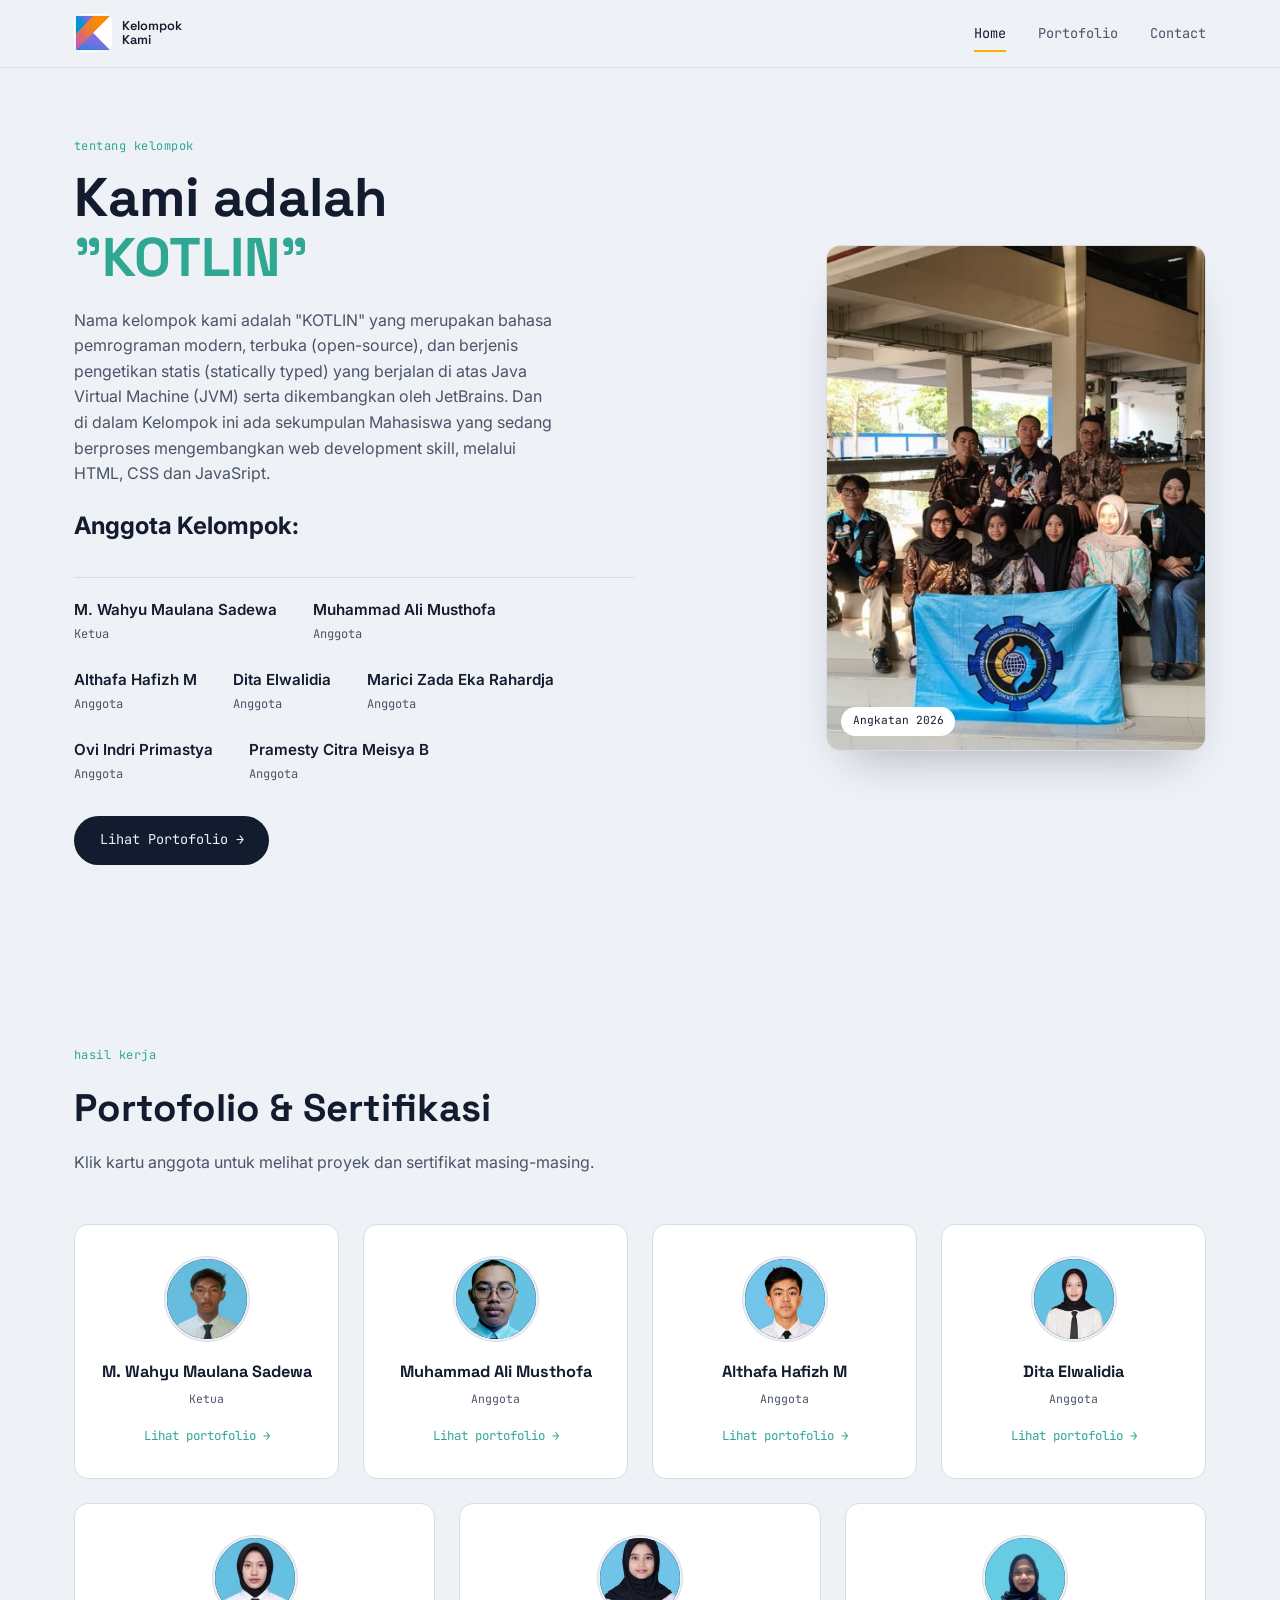
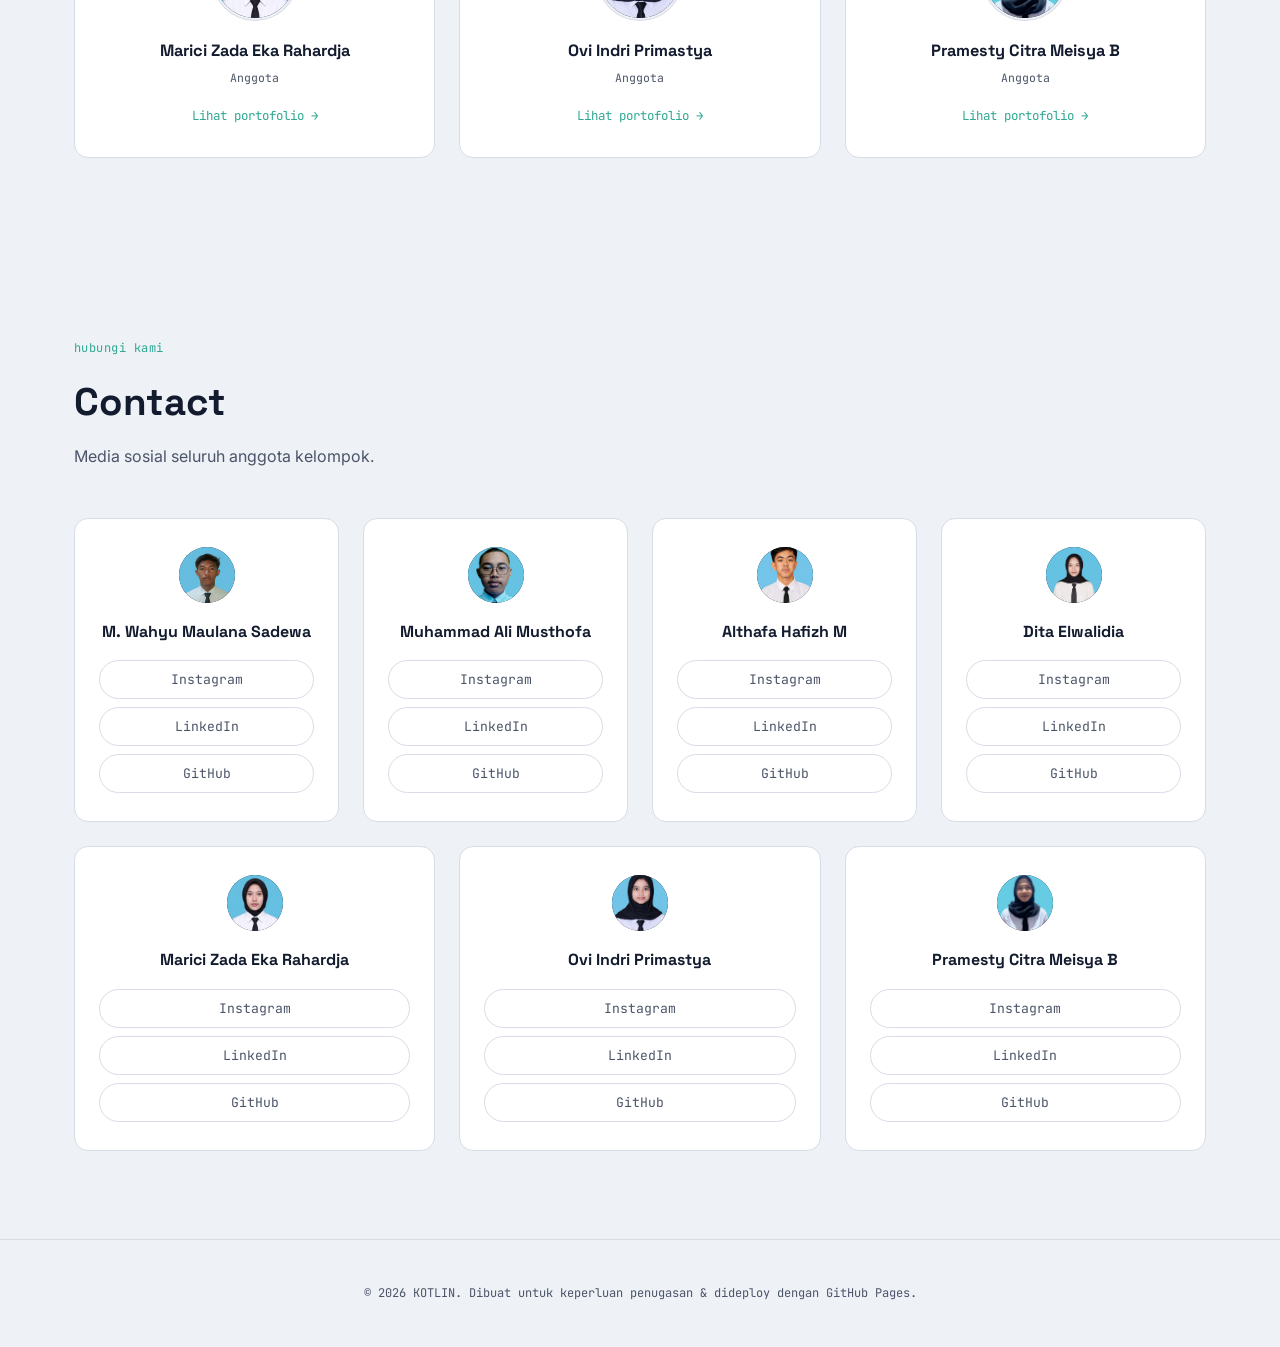
==== index.html @ 0fe48eb3 "menambahkan foto kelompok, menambahkan sertifikasi dewa dan memodifikasi index.html" ====
<!DOCTYPE html>
<html lang="id">
<head>
<meta charset="UTF-8">
<meta name="viewport" content="width=device-width, initial-scale=1.0">
<title>KOTLIN — Portofolio</title>

<link rel="preconnect" href="https://fonts.googleapis.com">
<link rel="preconnect" href="https://fonts.gstatic.com" crossorigin>
<link href="https://fonts.googleapis.com/css2?family=Space+Grotesk:wght@500;600;700&family=Inter:wght@400;500;600&family=JetBrains+Mono:wght@400;500&display=swap" rel="stylesheet">

<link rel="stylesheet" href="style.css">
</head>
<body>

<header class="navbar">
  <div class="navbar__inner">
    <a href="#home" class="logo">
      <span class="logo__mark">
        <img src="asset/logo.jpg" alt="Logo">
      </span>
      <span class="logo__text">Kelompok<br>Kami</span>
    </a>

    <button class="navbar__toggle" id="navToggle" aria-label="Buka menu" aria-expanded="false">
      <span></span><span></span><span></span>
    </button>

    <nav class="navbar__menu" id="navMenu">
      <a href="#home" class="nav-link active">Home</a>
      <a href="#portofolio" class="nav-link">Portofolio</a>
      <a href="#contact" class="nav-link">Contact</a>
    </nav>
  </div>
</header>

<main>

  <section id="home" class="section hero">
    <div class="hero__inner">


      <div class="hero__content">
        <span class="eyebrow">Tentang Kelompok</span>
        <h1 class="hero__title">Kami adalah<br><span class="accent">"KOTLIN"</span></h1>
        <p class="hero__desc">
          Nama kelompok kami adalah "KOTLIN" yang merupakan bahasa pemrograman modern, terbuka (open-source), dan berjenis pengetikan statis (statically typed) yang berjalan di atas Java Virtual Machine (JVM) serta dikembangkan oleh JetBrains.
          Dan di dalam Kelompok ini ada sekumpulan Mahasiswa yang sedang berproses mengembangkan web development skill, melalui HTML, CSS dan JavaSript.
        </p>

        <h2 class="hero__members-title">Anggota Kelompok:</h2>

        <ul class="hero__members">
          
          <li>
            <span class="hero__members-name">M. Wahyu Maulana Sadewa</span>
            <span class="hero__members-role">Ketua</span>
          </li>
          <li>
            <span class="hero__members-name">Muhammad Ali Musthofa</span>
            <span class="hero__members-role">Anggota</span>
          </li>
          <li>
            <span class="hero__members-name">Althafa Hafizh M</span>
            <span class="hero__members-role">Anggota</span>
          </li>
          <li>
            <span class="hero__members-name">Dita Elwalidia</span>
            <span class="hero__members-role">Anggota</span>
          </li>
          <li>
            <span class="hero__members-name">Marici Zada Eka Rahardja</span>
            <span class="hero__members-role">Anggota</span>
          </li>
          <li>
            <span class="hero__members-name">Ovi Indri Primastya</span>
            <span class="hero__members-role">Anggota</span>
          </li>
          <li>
            <span class="hero__members-name">Pramesty Citra Meisya B</span>
            <span class="hero__members-role">Anggota</span>
          </li>
        </ul>

        <a href="#portofolio" class="btn">Lihat Portofolio →</a>
      </div>

      <div class="hero__media">
        <div class="hero__photo-frame">
          <img src="asset/foto.kelompok.jpg" alt="Foto kelompok" class="hero__photo">
          <span class="hero__photo-tag">Angkatan 2026</span>
        </div>
      </div>

    </div>
  </section>

  <section id="portofolio" class="section portfolio">
    <div class="section__header">
      <span class="eyebrow">Hasil Kerja</span>
      <h2 class="section__title">Portofolio &amp; Sertifikasi</h2>
      <p class="section__desc">Klik kartu anggota untuk melihat proyek dan sertifikat masing-masing.</p>
    </div>

    <div class="portfolio__grid">

      <a href="sertifikasi/dewa.html" class="member-card">
        <div class="member-card__avatar">
          <img src="asset/foto.dewa.jpg" alt="Foto M. Wahyu Maulana Sadewa">
        </div>
        <h3 class="member-card__name">M. Wahyu Maulana Sadewa</h3>
        <span class="member-card__role">Ketua</span>
        <span class="member-card__cta">Lihat portofolio →</span>
      </a>

      <a href="sertifikasi/ali.html" class="member-card">
        <div class="member-card__avatar">
          <img src="asset/foto.ali.jpg" alt="Foto Muhammad Ali Musthofa">
        </div>
        <h3 class="member-card__name">Muhammad Ali Musthofa</h3>
        <span class="member-card__role">Anggota</span>
        <span class="member-card__cta">Lihat portofolio →</span>
      </a>

      <a href="sertifikasi/althafa.html" class="member-card">
        <div class="member-card__avatar member-card__avatar--initial">
          <img src="asset/foto.althafa.jpg" alt="Foto Althafa Hafizh M">
        </div>
        <h3 class="member-card__name">Althafa Hafizh M</h3>
        <span class="member-card__role">Anggota</span>
        <span class="member-card__cta">Lihat portofolio →</span>
      </a>

      <a href="sertifikasi/dita.html" class="member-card">
        <div class="member-card__avatar">
          <img src="asset/foto.dita.jpg" alt="Foto Dita Elwalidia">
        </div>
        <h3 class="member-card__name">Dita Elwalidia</h3>
        <span class="member-card__role">Anggota</span>
        <span class="member-card__cta">Lihat portofolio →</span>
      </a>

      <a href="sertifikasi/marici.html" class="member-card">
        <div class="member-card__avatar member-card__avatar--initial">
          <img src="asset/foto.marici.jpg" alt="Foto Marici Zada Eka Rahardja">
        </div>
        <h3 class="member-card__name">Marici Zada Eka Rahardja</h3>
        <span class="member-card__role">Anggota</span>
        <span class="member-card__cta">Lihat portofolio →</span>
      </a>

      <a href="sertifikasi/ovi.html" class="member-card">
        <div class="member-card__avatar">
          <img src="asset/foto.ovi.jpg" alt="Foto Ovi Indri Primastya">
        </div>
        <h3 class="member-card__name">Ovi Indri Primastya</h3>
        <span class="member-card__role">Anggota</span>
        <span class="member-card__cta">Lihat portofolio →</span>
      </a>

      <a href="sertifikasi/pramesty.html" class="member-card">
        <div class="member-card__avatar member-card__avatar--initial">
          <img src="asset/foto.pramesty.jpg" alt="Foto Pramesty Citra Meisya B">
        </div>
        <h3 class="member-card__name">Pramesty Citra Meisya B</h3>
        <span class="member-card__role">Anggota</span>
        <span class="member-card__cta">Lihat portofolio →</span>
      </a>

    </div>
  </section>

  <section id="contact" class="section contact">
    <div class="section__header">
      <span class="eyebrow">Hubungi Kami</span>
      <h2 class="section__title">Contact</h2>
      <p class="section__desc">Media sosial seluruh anggota kelompok.</p>
    </div>

    
    <div class="contact__grid">
      <div class="contact-card">
        <div class="contact-card__avatar">
        <img src="asset/foto.dewa.jpg" class="profile-img"></img>
        </div>
        <h3 class="contact-card__name">M. Wahyu Maulana Sadewa</h3>
        <div class="contact-card__links">
          <a href="https://www.instagram.com/sdeewaa_/" target="_blank" rel="noopener">Instagram</a>
          <a href="https://linkedin.com/in/username1https://www.linkedin.com/in/m-wahyu-maulana-sadewa-983bab42a?utm_source=share_via&utm_content=profile&utm_medium=member_android" target="_blank" rel="noopener">LinkedIn</a>
          <a href="https://github.com/Sadewa12-cmk" target="_blank" rel="noopener">GitHub</a>
        </div>
      </div>

      <div class="contact-card">
        <div class="contact-card__avatar">
          <img src="asset/foto.ali.jpg" class="profile-img"></img>
        </div>
        <h3 class="contact-card__name">Muhammad Ali Musthofa</h3>
        <div class="contact-card__links">
          <a href="https://www.instagram.com/_mstvyn.27/" target="_blank" rel="noopener">Instagram</a>
          <a href=" https://www.linkedin.com/in/lrf-monza-undefined-439821411?trk=contact-info" target="_blank" rel="noopener">LinkedIn</a>
          <a href="https://github.com/Ali-Musthofa05" target="_blank" rel="noopener">GitHub</a>
        </div>
      </div>

      <div class="contact-card">
        <div class="contact-card__avatar">
          <img src="asset/foto.althafa.jpg" class="profile-img"></img>
        </div>
        <h3 class="contact-card__name">Althafa Hafizh M</h3>
        <div class="contact-card__links">
          <a href="https://www.instagram.com/aalltza_/" target="_blank" rel="noopener">Instagram</a>
          <a href=" https://www.linkedin.com/in/altaa-hafizhhh-ba757a42b?utm_source=share_via&utm_content=profile&utm_medium=member_android" target="_blank" rel="noopener">LinkedIn</a>
          <a href="https://github.com/althafahafizh-alt" target="_blank" rel="noopener">GitHub</a>
        </div>
      </div>

      <div class="contact-card">
        <div class="contact-card__avatar">
          <img src="asset/foto.dita.jpg" class="profile-img"></img>
        </div>
        <h3 class="contact-card__name">Dita Elwalidia</h3>
        <div class="contact-card__links">
          <a href="https://www.instagram.com/dthaelw/" target="_blank" rel="noopener">Instagram</a>
          <a href="https://www.linkedin.com/in/dita-elwalidia-bb14b542b/?skipRedirect=true" target="_blank" rel="noopener">LinkedIn</a>
          <a href="https://github.com/ditaelwalidia-beep" target="_blank" rel="noopener">GitHub</a>
        </div>
      </div>

      <div class="contact-card">
        <div class="contact-card__avatar">
          <img src="asset/foto.marici.jpg" class="profile-img"></img>
        </div>
        <h3 class="contact-card__name">Marici Zada Eka Rahardja</h3>
        <div class="contact-card__links">
          <a href="https://www.instagram.com/marici.zada/" target="_blank" rel="noopener">Instagram</a>
          <a href="https://www.linkedin.com/in/marici-zada-0aa2653bb?utm_source=share_via&utm_content=profile&utm_medium=member_android" target="_blank" rel="noopener">LinkedIn</a>
          <a href="https://github.com/marici-zada" target="_blank" rel="noopener">GitHub</a>
        </div>
      </div>

      <div class="contact-card">
        <div class="contact-card__avatar">
          <img src="asset/foto.ovi.jpg" class="profile-img"></img>
        </div>
        <h3 class="contact-card__name">Ovi Indri Primastya</h3>
        <div class="contact-card__links">
          <a href="https://www.instagram.com/_oviindrii/" target="_blank" rel="noopener">Instagram</a>
          <a href=" https://www.linkedin.com/in/ovi-indri-primastya-86541b42b?utm_source=share_via&utm_content=profile&utm_medium=member_ios" target="_blank" rel="noopener">LinkedIn</a>
          <a href="https://github.com/Oviindrii" target="_blank" rel="noopener">GitHub</a>
        </div>
      </div>

      <div class="contact-card">
        <div class="contact-card__avatar">
          <img src="asset/foto.pramesty.jpg" class="profile-img"></img>
        </div>
        <h3 class="contact-card__name">Pramesty Citra Meisya B</h3>
        <div class="contact-card__links">
          <a href="https://www.instagram.com/prstcm/" target="_blank" rel="noopener">Instagram</a>
          <a href="https://www.linkedin.com/in/citra-prmbil-abbaaa3a1?utm_source=share_via&utm_content=profile&utm_medium=member_android" target="_blank" rel="noopener">LinkedIn</a>
          <a href="https://github.com/PramestyCitra" target="_blank" rel="noopener">GitHub</a>
        </div>
      </div>

    </div>
  </section>

</main>

<footer class="footer">
  <p>© 2026 KOTLIN. Dibuat untuk keperluan penugasan &amp; dideploy dengan GitHub Pages.</p>
</footer>

<script src="script.js"></script>
</body>
</html>
---- style.css ----
:root {
  --ink: #131B2E;
  --ink-soft: #4B5468;     
  --paper: #EEF1F6;        
  --paper-alt: #FFFFFF;
  --line: #D7DCE6;         
  --amber: #FFB100;        
  --teal: #2FA792;        
  --font-display: "Space Grotesk", sans-serif;
  --font-body: "Inter", sans-serif;
  --font-mono: "JetBrains Mono", monospace;
  --max-width: 1180px;
  --radius: 14px;
}

* { box-sizing: border-box; }

html { scroll-behavior: smooth; }

body {
  margin: 0;
  background: var(--paper);
  color: var(--ink);
  font-family: var(--font-body);
  line-height: 1.6;
  -webkit-font-smoothing: antialiased;
}

img { max-width: 100%; display: block; }

a { color: inherit; text-decoration: none; }

.eyebrow {
  display: inline-block;
  font-family: var(--font-mono);
  font-size: 0.75rem;
  letter-spacing: 0.04em;
  color: var(--teal);
  text-transform: lowercase;
  margin-bottom: 0.75rem;
}

.navbar {
  position: sticky;
  top: 0;
  z-index: 100;
  background: rgba(238, 241, 246, 0.85);
  backdrop-filter: blur(8px);
  border-bottom: 1px solid var(--line);
}

.navbar__inner {
  max-width: var(--max-width);
  margin: 0 auto;
  padding: 0.9rem 1.5rem;
  display: flex;
  align-items: center;
  justify-content: space-between;
}

.logo {
  display: flex;
  align-items: center;
  gap: 0.6rem;
}

.logo__mark {
  display: grid;
  place-items: center;
  width: 38px;
  height: 38px;
  border-radius: 8px;
  background: var(--ink);
  color: var(--paper);
  font-family: var(--font-mono);
  font-size: 0.8rem;
  font-weight: 500;
  overflow: hidden;
}

.logo__mark img {
  width: 100%;
  height: 100%;
  object-fit: cover;
}

.logo__text {
  font-family: var(--font-display);
  font-weight: 600;
  font-size: 0.8rem;
  line-height: 1.15;
  color: var(--ink);
}

.navbar__menu {
  display: flex;
  align-items: center;
  gap: 2rem;
}

.nav-link {
  font-family: var(--font-mono);
  font-size: 0.85rem;
  color: var(--ink-soft);
  position: relative;
  padding: 0.25rem 0;
  transition: color 0.2s ease;
}

.nav-link:hover,
.nav-link.active {
  color: var(--ink);
}

.nav-link.active::after {
  content: "";
  position: absolute;
  left: 0;
  bottom: -4px;
  width: 100%;
  height: 2px;
  background: var(--amber);
}

.navbar__toggle {
  display: none;
  flex-direction: column;
  justify-content: center;
  gap: 5px;
  width: 34px;
  height: 34px;
  background: none;
  border: none;
  cursor: pointer;
}

.navbar__toggle span {
  width: 100%;
  height: 2px;
  background: var(--ink);
  border-radius: 2px;
  transition: transform 0.25s ease, opacity 0.25s ease;
}

.section {
  max-width: var(--max-width);
  margin: 0 auto;
  padding: 5.5rem 1.5rem;
}

.section__header {
  max-width: 560px;
  margin-bottom: 3rem;
}

.section__title {
  font-family: var(--font-display);
  font-size: clamp(1.8rem, 3vw, 2.4rem);
  margin: 0 0 0.75rem;
}

.section__desc {
  color: var(--ink-soft);
  margin: 0;
}

.btn {
  display: inline-block;
  margin-top: 2rem;
  padding: 0.85rem 1.6rem;
  background: var(--ink);
  color: var(--paper);
  font-family: var(--font-mono);
  font-size: 0.85rem;
  border-radius: 999px;
  transition: transform 0.2s ease, background 0.2s ease;
}

.btn:hover {
  background: var(--teal);
  transform: translateY(-2px);
}

.btn--ghost {
  background: transparent;
  color: var(--ink);
  border: 1px solid var(--line);
}

.btn--ghost:hover {
  background: var(--ink);
  color: var(--paper);
}

.hero {
  padding-top: 4rem;
}

.hero__inner {
  display: flex;
  justify-content: space-between;
  align-items: center;
  gap: 3rem;
}

.hero__content {
  flex: 1 1 480px;
  max-width: 560px;
}

.hero__title {
  font-family: var(--font-display);
  font-size: clamp(2.2rem, 5vw, 3.4rem);
  line-height: 1.1;
  margin: 0 0 1.25rem;
}

.hero__title .accent {
  color: var(--teal);
}

.hero__desc {
  color: var(--ink-soft);
  max-width: 480px;
}

.hero__members {
  list-style: none;
  margin: 2rem 0 0;
  padding: 1.25rem 0 0;
  border-top: 1px solid var(--line);
  display: flex;
  flex-wrap: wrap;
  gap: 1.5rem 2.25rem;
}

.hero__members li {
  display: flex;
  flex-direction: column;
  gap: 0.15rem;
}

.hero__members-name {
  font-weight: 600;
  font-size: 0.95rem;
}

.hero__members-role {
  font-family: var(--font-mono);
  font-size: 0.75rem;
  color: var(--ink-soft);
}

.hero__media {
  flex: 0 1 380px;
  display: flex;
  justify-content: flex-end;
}

.hero__photo-frame {
  position: relative;
  border-radius: var(--radius);
  overflow: hidden;
  border: 1px solid var(--line);
  box-shadow: 0 24px 48px -24px rgba(19, 27, 46, 0.35);
}

.hero__photo {
  width: 100%;
  height: 100%;
  object-fit: cover;
}

.hero__photo-tag {
  position: absolute;
  left: 0.9rem;
  bottom: 0.9rem;
  background: var(--paper-alt);
  color: var(--ink);
  font-family: var(--font-mono);
  font-size: 0.7rem;
  padding: 0.35rem 0.7rem;
  border-radius: 999px;
}

.portfolio__grid {
  display: flex;
  flex-direction: row;
  flex-wrap: wrap;
  gap: 1.5rem;
}

.member-card {
  flex: 1 1 220px;
  background: var(--paper-alt);
  border: 1px solid var(--line);
  border-radius: var(--radius);
  padding: 2rem 1.5rem;
  display: flex;
  flex-direction: column;
  align-items: center;
  text-align: center;
  gap: 0.35rem;
  cursor: pointer;
  transition: transform 0.2s ease, box-shadow 0.2s ease, border-color 0.2s ease;
}

.member-card:hover {
  transform: translateY(-4px);
  box-shadow: 0 20px 40px -24px rgba(19, 27, 46, 0.3);
  border-color: var(--teal);
}

.member-card__avatar {
  width: 84px;
  height: 84px;
  border-radius: 50%;
  overflow: hidden;
  background: var(--ink);
  margin-bottom: 0.75rem;
  border: 2px solid var(--paper);
  box-shadow: 0 0 0 1px var(--line);
}

.member-card__avatar img {
  width: 100%;
  height: 100%;
  object-fit: cover;
}

.member-card__avatar--initial {
  display: grid;
  place-items: center;
  color: var(--paper);
  font-family: var(--font-mono);
  font-size: 1.1rem;
}

.member-card__name {
  font-family: var(--font-display);
  font-size: 1.02rem;
  margin: 0;
}

.member-card__role {
  font-family: var(--font-mono);
  font-size: 0.72rem;
  color: var(--ink-soft);
}

.member-card__cta {
  margin-top: 0.75rem;
  font-family: var(--font-mono);
  font-size: 0.78rem;
  color: var(--teal);
}

.card {
  position: relative;
  flex: 1 1 260px;
  background: var(--paper-alt);
  border: 1px solid var(--line);
  border-radius: var(--radius);
  overflow: hidden;
  display: flex;
  flex-direction: column;
  transition: transform 0.2s ease, box-shadow 0.2s ease;
}

.card:hover {
  transform: translateY(-4px);
  box-shadow: 0 20px 40px -24px rgba(19, 27, 46, 0.3);
}

.card__stamp {
  position: absolute;
  top: 0.9rem;
  right: 0.9rem;
  z-index: 2;
  background: var(--amber);
  color: var(--ink);
  font-family: var(--font-mono);
  font-size: 0.68rem;
  padding: 0.3rem 0.6rem;
  border-radius: 999px;
  transform: rotate(4deg);
}

.card__stamp--cert {
  background: var(--teal);
  color: var(--paper-alt);
}

.card__thumb {
  aspect-ratio: 16 / 10;
  overflow: hidden;
  border-bottom: 1px solid var(--line);
}

.card__thumb img {
  width: 100%;
  height: 100%;
  object-fit: cover;
}

.card__thumb a {
  display: block;
  width: 100%;
  height: 100%;
}

.card__body {
  padding: 1.25rem;
  display: flex;
  flex-direction: column;
  gap: 0.4rem;
}

.card__meta {
  font-family: var(--font-mono);
  font-size: 0.7rem;
  color: var(--ink-soft);
}

.card__title {
  font-family: var(--font-display);
  font-size: 1.05rem;
  margin: 0;
}

.card__text {
  color: var(--ink-soft);
  font-size: 0.9rem;
  margin: 0;
}

.card__link {
  margin-top: 0.5rem;
  font-family: var(--font-mono);
  font-size: 0.78rem;
  color: var(--teal);
}

.member-hero {
  display: flex;
  align-items: center;
  gap: 1.5rem;
  margin-bottom: 3rem;
  flex-wrap: wrap;
}

.member-hero__avatar {
  width: 96px;
  height: 96px;
  border-radius: 50%;
  overflow: hidden;
  border: 1px solid var(--line);
  flex-shrink: 0;
}

.member-hero__avatar img {
  width: 100%;
  height: 100%;
  object-fit: cover;
}

.member-hero__name {
  font-family: var(--font-display);
  font-size: clamp(1.6rem, 3vw, 2.1rem);
  margin: 0 0 0.35rem;
}

.member-hero__role {
  font-family: var(--font-mono);
  font-size: 0.8rem;
  color: var(--teal);
}

.back-link {
  display: inline-flex;
  align-items: center;
  gap: 0.4rem;
  font-family: var(--font-mono);
  font-size: 0.82rem;
  color: var(--ink-soft);
  margin-bottom: 1.5rem;
}

.back-link:hover {
  color: var(--ink);
}

.cert-viewer {
  max-width: 900px;
  margin: 0 auto;
  padding: 3rem 1.5rem 5rem;
}

.cert-viewer__frame {
  border: 1px solid var(--line);
  border-radius: var(--radius);
  overflow: hidden;
  background: var(--paper-alt);
  box-shadow: 0 24px 48px -24px rgba(19, 27, 46, 0.25);
}

.cert-viewer__frame img {
  width: 100%;
  height: auto;
  display: block;
}

.cert-viewer__meta {
  margin-top: 1.5rem;
}

.cert-viewer__title {
  font-family: var(--font-display);
  font-size: 1.4rem;
  margin: 0 0 0.5rem;
}

.cert-viewer__desc {
  color: var(--ink-soft);
  margin: 0;
}

.contact__grid {
  display: flex;
  flex-direction: row;
  flex-wrap: wrap;
  gap: 1.5rem;
}

.contact-card {
  flex: 1 1 220px;
  background: var(--paper-alt);
  border: 1px solid var(--line);
  border-radius: var(--radius);
  padding: 1.75rem 1.5rem;
  text-align: center;
}

.contact-card__avatar {
  width: 56px;
  height: 56px;
  margin: 0 auto 1rem;
  border-radius: 50%;
  background: var(--ink);
  color: var(--paper);
  display: grid;
  place-items: center;
  font-family: var(--font-mono);
  font-size: 0.85rem;
}

.profile-img {
  width: 56px;
  height: 56px;
  object-fit: cover;
  border-radius: 50%;
}


.contact-card__name {
  font-family: var(--font-display);
  font-size: 1rem;
  margin: 0 0 1rem;
}

.contact-card__links {
  display: flex;
  flex-direction: column;
  gap: 0.5rem;
}

.contact-card__links a {
  font-family: var(--font-mono);
  font-size: 0.82rem;
  color: var(--ink-soft);
  border: 1px solid var(--line);
  border-radius: 999px;
  padding: 0.5rem 0.9rem;
  transition: background 0.2s ease, color 0.2s ease, border-color 0.2s ease;
}

.contact-card__links a:hover {
  background: var(--ink);
  border-color: var(--ink);
  color: var(--paper);
}

.footer {
  border-top: 1px solid var(--line);
  padding: 2rem 1.5rem;
  text-align: center;
  font-family: var(--font-mono);
  font-size: 0.75rem;
  color: var(--ink-soft);
}

@media (max-width: 860px) {

  .navbar__toggle {
    display: flex;
  }

  .navbar__menu {
    position: absolute;
    top: 100%;
    left: 0;
    right: 0;
    flex-direction: column;
    align-items: flex-start;
    gap: 0;
    background: var(--paper-alt);
    border-bottom: 1px solid var(--line);
    max-height: 0;
    overflow: hidden;
    transition: max-height 0.3s ease;
  }

  .navbar__menu.is-open {
    max-height: 240px;
  }

  .navbar__menu .nav-link {
    width: 100%;
    padding: 1rem 1.5rem;
    border-bottom: 1px solid var(--line);
  }

  .hero__inner {
    flex-direction: column;
    align-items: stretch;
  }

  .hero__media {
    justify-content: center;
    order: -1;
  }

  .hero__photo-frame {
    max-width: 320px;
    margin: 0 auto;
  }

  .portfolio__grid,
  .contact__grid {
    flex-direction: column;
  }

  .member-hero {
    flex-direction: column;
    text-align: center;
  }
}
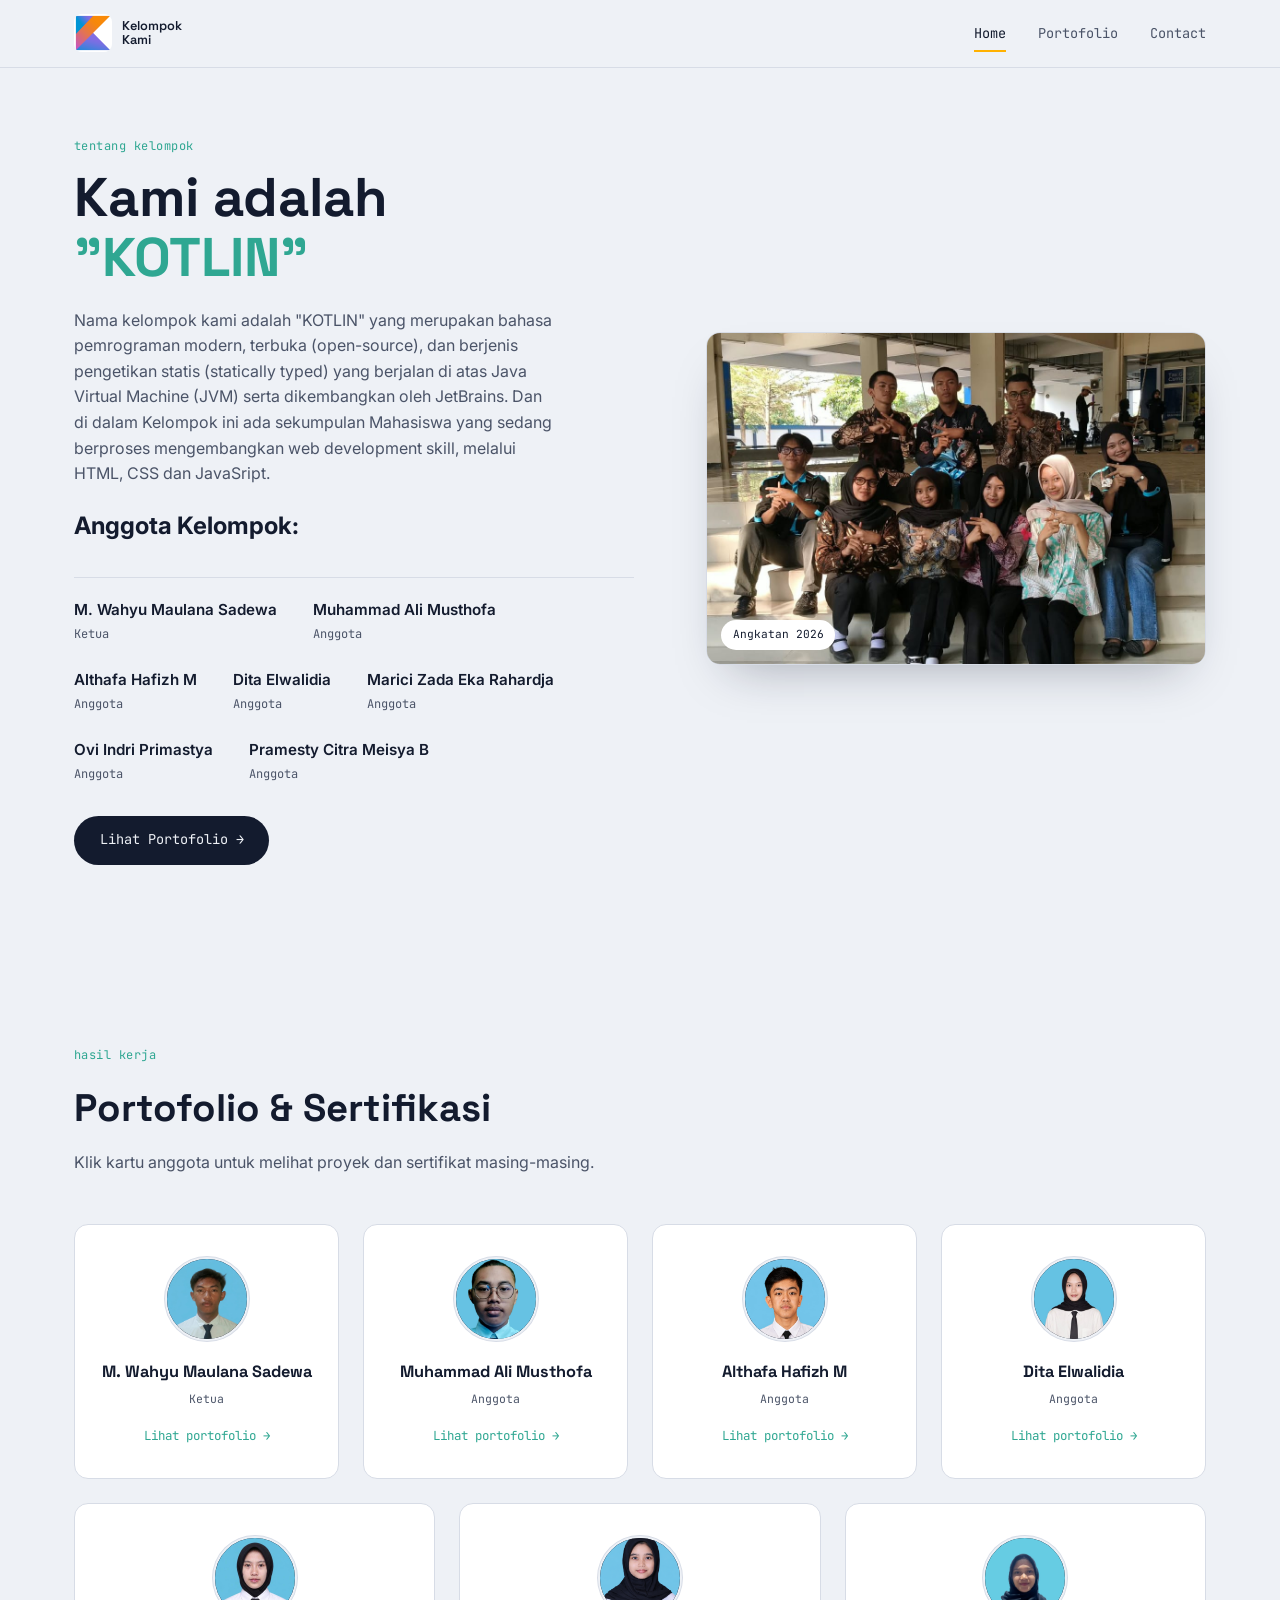
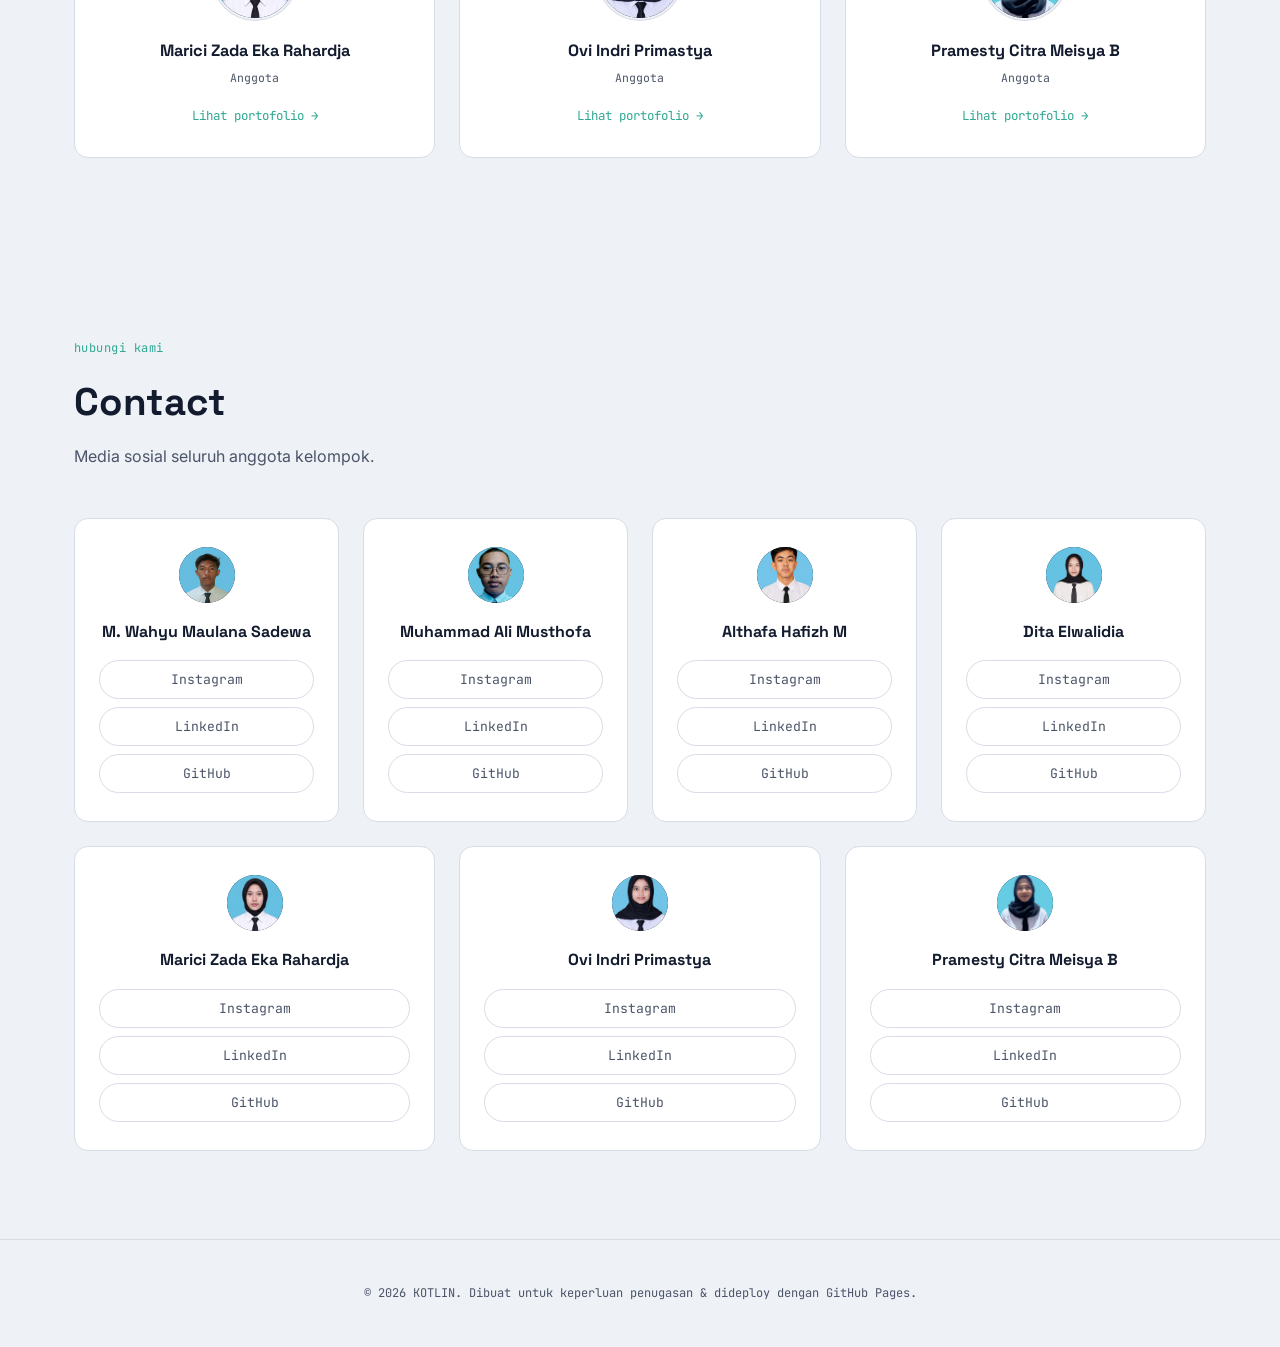
==== commit 6c59bd71: "modified:   asset/foto.kelompok.jpg modified:   index.html modified:   style.css" ====
--- a/index.html
+++ b/index.html
@@ -246,7 +246,7 @@
         <h3 class="contact-card__name">Ovi Indri Primastya</h3>
         <div class="contact-card__links">
           <a href="https://www.instagram.com/_oviindrii/" target="_blank" rel="noopener">Instagram</a>
-          <a href=" https://www.linkedin.com/in/ovi-indri-primastya-86541b42b?utm_source=share_via&utm_content=profile&utm_medium=member_ios" target="_blank" rel="noopener">LinkedIn</a>
+          <a href="https://www.linkedin.com/in/ovi-indri-primastya-86541b42b?utm_source=share_via&utm_content=profile&utm_medium=member_ios" target="_blank" rel="noopener">LinkedIn</a>
           <a href="https://github.com/Oviindrii" target="_blank" rel="noopener">GitHub</a>
         </div>
       </div>
--- a/style.css
+++ b/style.css
@@ -263,6 +263,8 @@
   overflow: hidden;
   border: 1px solid var(--line);
   box-shadow: 0 24px 48px -24px rgba(19, 27, 46, 0.35);
+  width: 500px;
+  aspect-ratio: 3 / 2;
 }
 
 .hero__photo {
@@ -641,8 +643,8 @@
   }
 
   .hero__photo-frame {
-    max-width: 320px;
-    margin: 0 auto;
+    width: 500px;
+    aspect-ratio: 3 / 2;
   }
 
   .portfolio__grid,
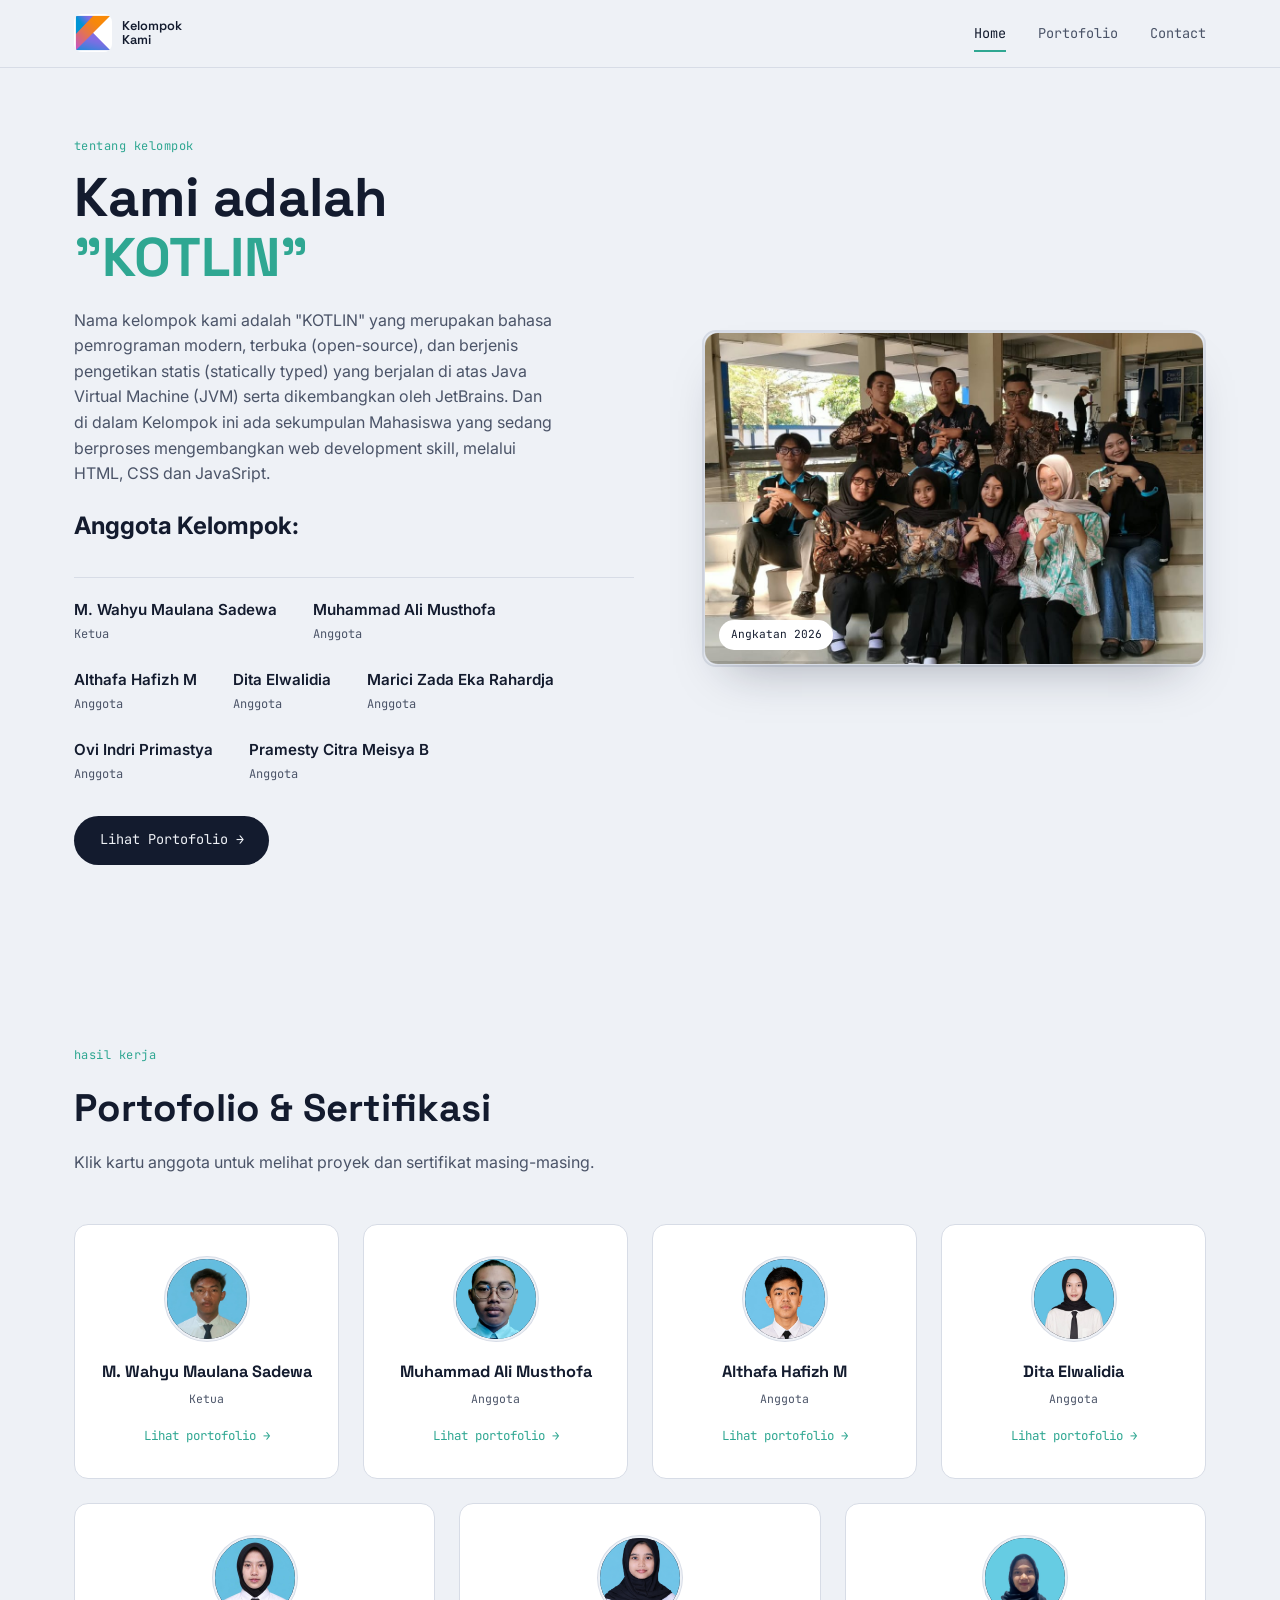
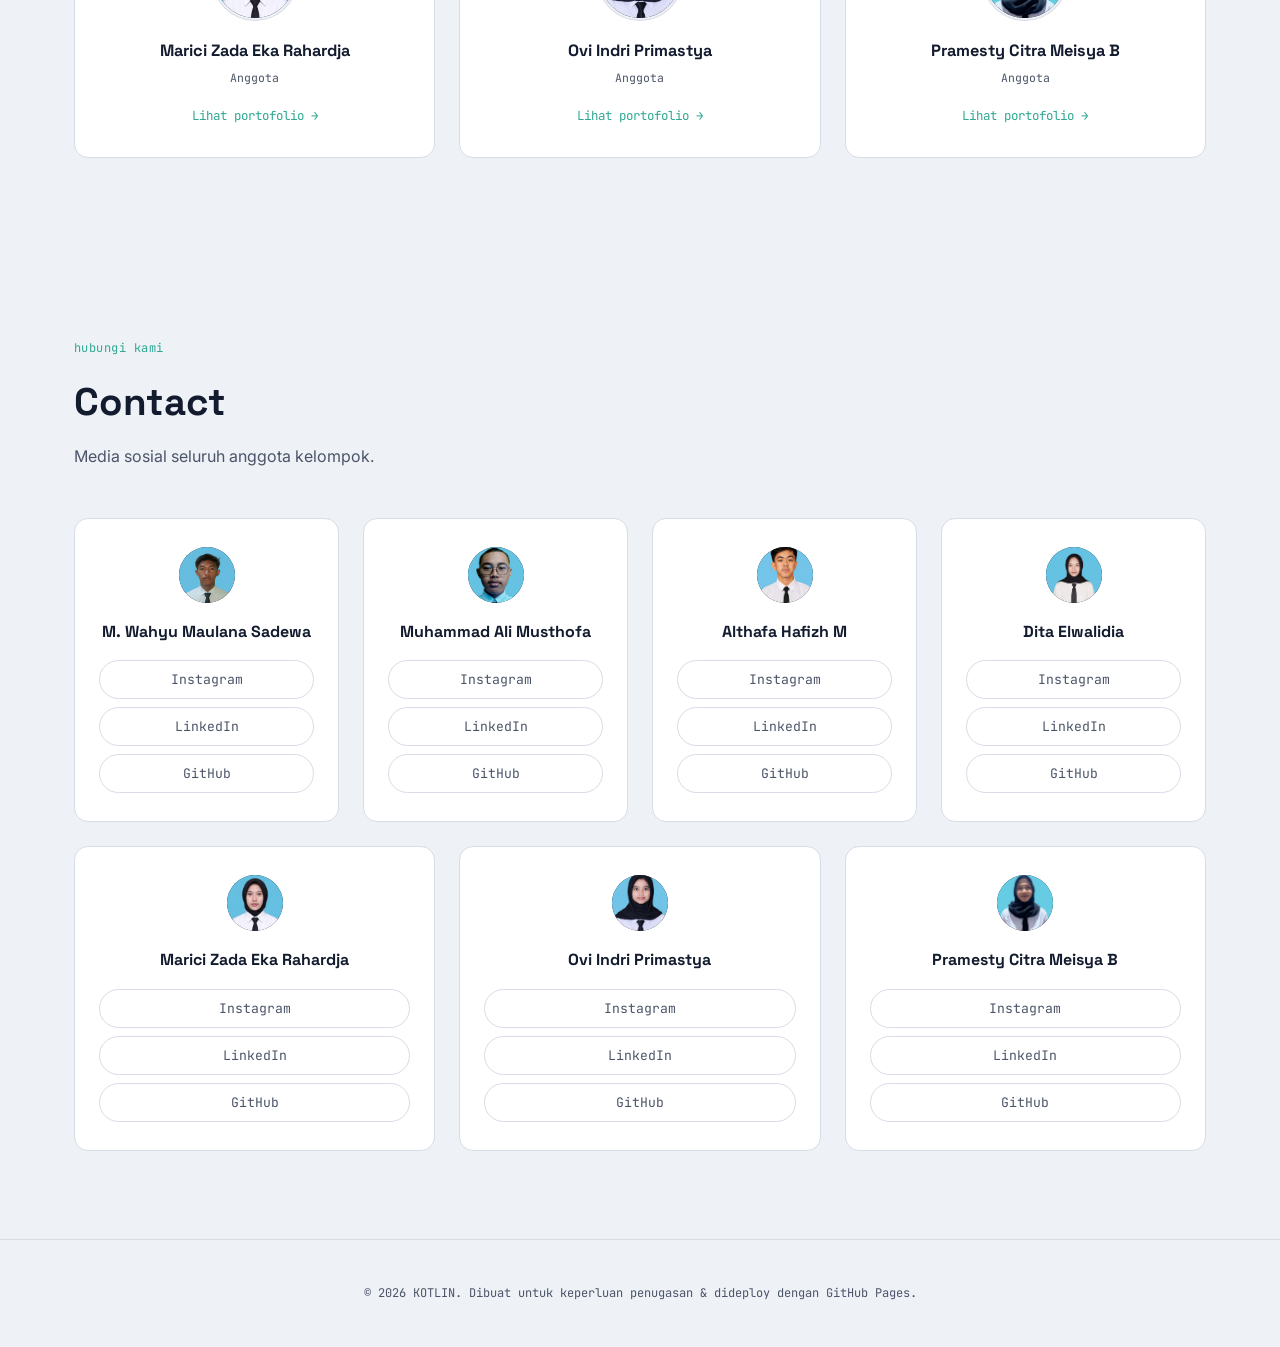
==== commit 34433cbb: "modifed:   index.html" ====
--- a/index.html
+++ b/index.html
@@ -186,7 +186,7 @@
         <h3 class="contact-card__name">M. Wahyu Maulana Sadewa</h3>
         <div class="contact-card__links">
           <a href="https://www.instagram.com/sdeewaa_/" target="_blank" rel="noopener">Instagram</a>
-          <a href="https://linkedin.com/in/username1https://www.linkedin.com/in/m-wahyu-maulana-sadewa-983bab42a?utm_source=share_via&utm_content=profile&utm_medium=member_android" target="_blank" rel="noopener">LinkedIn</a>
+          <a href="https://www.linkedin.com/in/m-wahyu-maulana-sadewa-983bab42a?utm_source=share_via&utm_content=profile&utm_medium=member_android" target="_blank" rel="noopener">LinkedIn</a>
           <a href="https://github.com/Sadewa12-cmk" target="_blank" rel="noopener">GitHub</a>
         </div>
       </div>
@@ -198,7 +198,7 @@
         <h3 class="contact-card__name">Muhammad Ali Musthofa</h3>
         <div class="contact-card__links">
           <a href="https://www.instagram.com/_mstvyn.27/" target="_blank" rel="noopener">Instagram</a>
-          <a href=" https://www.linkedin.com/in/lrf-monza-undefined-439821411?trk=contact-info" target="_blank" rel="noopener">LinkedIn</a>
+          <a href="https://www.linkedin.com/in/lrf-monza-undefined-439821411?trk=contact-info" target="_blank" rel="noopener">LinkedIn</a>
           <a href="https://github.com/Ali-Musthofa05" target="_blank" rel="noopener">GitHub</a>
         </div>
       </div>
@@ -210,7 +210,7 @@
         <h3 class="contact-card__name">Althafa Hafizh M</h3>
         <div class="contact-card__links">
           <a href="https://www.instagram.com/aalltza_/" target="_blank" rel="noopener">Instagram</a>
-          <a href=" https://www.linkedin.com/in/altaa-hafizhhh-ba757a42b?utm_source=share_via&utm_content=profile&utm_medium=member_android" target="_blank" rel="noopener">LinkedIn</a>
+          <a href="https://www.linkedin.com/in/altaa-hafizhhh-ba757a42b?utm_source=share_via&utm_content=profile&utm_medium=member_android" target="_blank" rel="noopener">LinkedIn</a>
           <a href="https://github.com/althafahafizh-alt" target="_blank" rel="noopener">GitHub</a>
         </div>
       </div>
--- a/style.css
+++ b/style.css
@@ -107,7 +107,10 @@
   transition: color 0.2s ease;
 }
 
-.nav-link:hover,
+.nav-link:hover {
+  color: var(--teal);
+  text-decoration: bold;
+}
 .nav-link.active {
   color: var(--ink);
 }
@@ -119,7 +122,7 @@
   bottom: -4px;
   width: 100%;
   height: 2px;
-  background: var(--amber);
+  background: var(--teal);
 }
 
 .navbar__toggle {
@@ -255,6 +258,15 @@
   flex: 0 1 380px;
   display: flex;
   justify-content: flex-end;
+  border: 2px solid var(--line);
+  border-radius: var(--radius);
+}
+
+.hero__media:hover {
+  border-color: var(--teal);
+  transform: translateY(-6px);
+  box-shadow: 0 20px 40px -24px rgba(16, 21, 31, 0.986);
+  transition: transform 0.4s ease, box-shadow 0.4s ease, border-color 0.4s ease;
 }
 
 .hero__photo-frame {
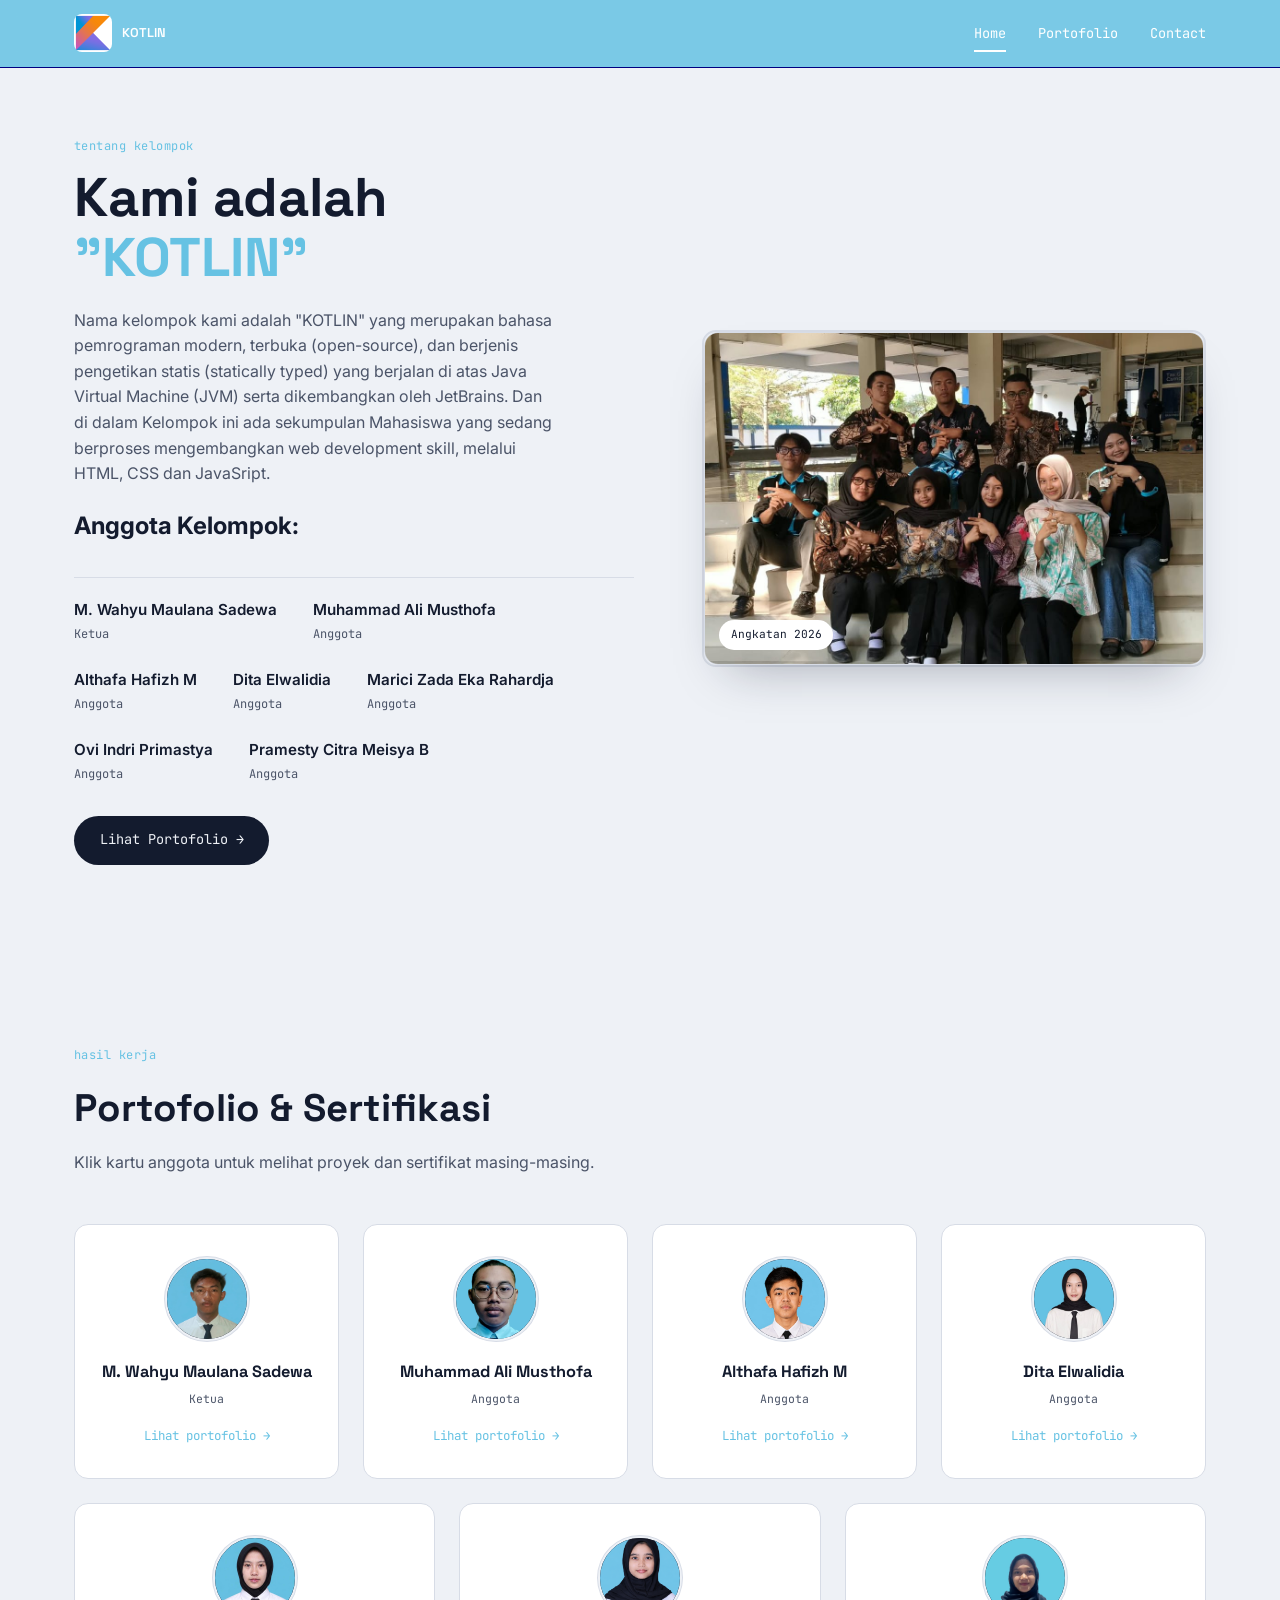
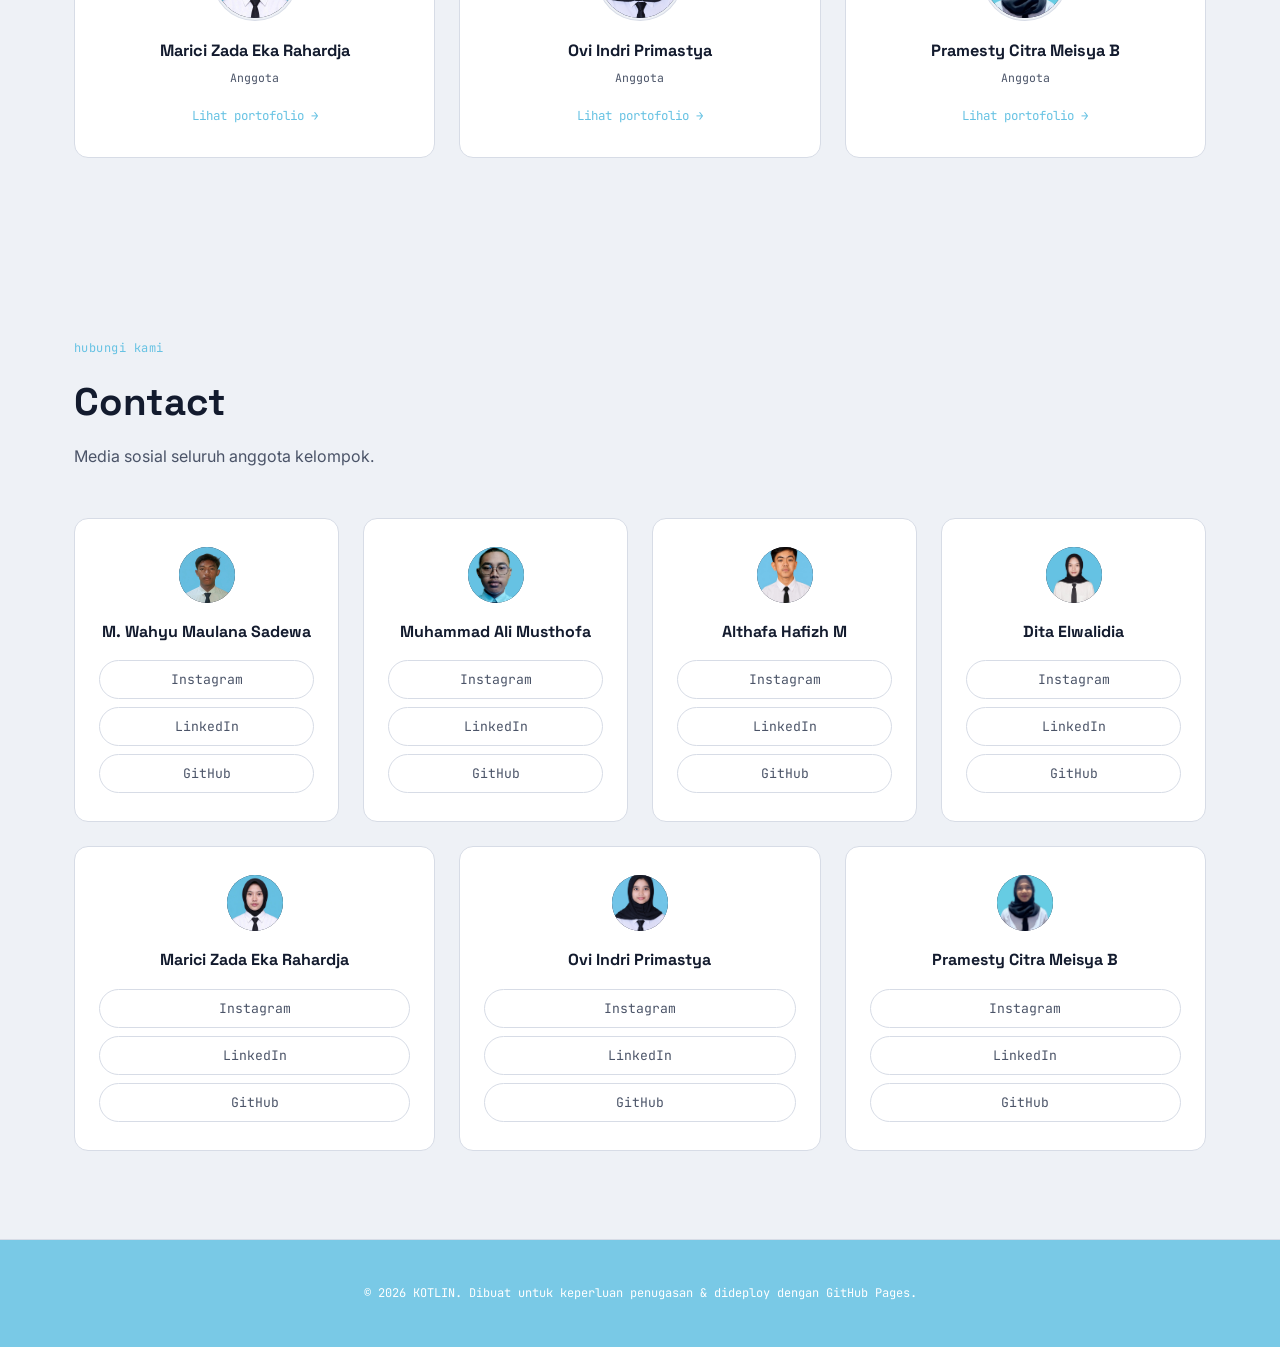
==== commit f6a5dffb: "modified:   style.css" ====
--- a/index.html
+++ b/index.html
@@ -19,7 +19,7 @@
       <span class="logo__mark">
         <img src="asset/logo.jpg" alt="Logo">
       </span>
-      <span class="logo__text">Kelompok<br>Kami</span>
+      <span class="logo__text">KOTLIN<br></span>
     </a>
 
     <button class="navbar__toggle" id="navToggle" aria-label="Buka menu" aria-expanded="false">
--- a/style.css
+++ b/style.css
@@ -35,7 +35,7 @@
   font-family: var(--font-mono);
   font-size: 0.75rem;
   letter-spacing: 0.04em;
-  color: var(--teal);
+  color: rgb(102, 194, 227);
   text-transform: lowercase;
   margin-bottom: 0.75rem;
 }
@@ -44,9 +44,9 @@
   position: sticky;
   top: 0;
   z-index: 100;
-  background: rgba(238, 241, 246, 0.85);
+  background: rgba(102, 194, 227, 0.85);
   backdrop-filter: blur(8px);
-  border-bottom: 1px solid var(--line);
+  border-bottom: 1px solid #000080;
 }
 
 .navbar__inner {
@@ -89,7 +89,7 @@
   font-weight: 600;
   font-size: 0.8rem;
   line-height: 1.15;
-  color: var(--ink);
+  color: var(--paper-alt);
 }
 
 .navbar__menu {
@@ -101,18 +101,18 @@
 .nav-link {
   font-family: var(--font-mono);
   font-size: 0.85rem;
-  color: var(--ink-soft);
+  color: var(--paper-alt);
   position: relative;
   padding: 0.25rem 0;
   transition: color 0.2s ease;
 }
 
 .nav-link:hover {
-  color: var(--teal);
+  color: var(--ink);
   text-decoration: bold;
 }
 .nav-link.active {
-  color: var(--ink);
+  color: var(--paper-alt);
 }
 
 .nav-link.active::after {
@@ -122,7 +122,7 @@
   bottom: -4px;
   width: 100%;
   height: 2px;
-  background: var(--teal);
+  background: var(--paper-alt);
 }
 
 .navbar__toggle {
@@ -180,7 +180,7 @@
 }
 
 .btn:hover {
-  background: var(--teal);
+  background: #66C2E3;
   transform: translateY(-2px);
 }
 
@@ -219,7 +219,7 @@
 }
 
 .hero__title .accent {
-  color: var(--teal);
+  color: #66C2E3;
 }
 
 .hero__desc {
@@ -263,7 +263,7 @@
 }
 
 .hero__media:hover {
-  border-color: var(--teal);
+  border-color: #66C2E3;
   transform: translateY(-6px);
   box-shadow: 0 20px 40px -24px rgba(16, 21, 31, 0.986);
   transition: transform 0.4s ease, box-shadow 0.4s ease, border-color 0.4s ease;
@@ -322,7 +322,7 @@
 .member-card:hover {
   transform: translateY(-4px);
   box-shadow: 0 20px 40px -24px rgba(19, 27, 46, 0.3);
-  border-color: var(--teal);
+  border-color: #66C2E3;
 }
 
 .member-card__avatar {
@@ -366,7 +366,7 @@
   margin-top: 0.75rem;
   font-family: var(--font-mono);
   font-size: 0.78rem;
-  color: var(--teal);
+  color: #66C2E3;
 }
 
 .card {
@@ -401,7 +401,7 @@
 }
 
 .card__stamp--cert {
-  background: var(--teal);
+  background: #66C2E3;
   color: var(--paper-alt);
 }
 
@@ -452,7 +452,7 @@
   margin-top: 0.5rem;
   font-family: var(--font-mono);
   font-size: 0.78rem;
-  color: var(--teal);
+  color: #66C2E3;
 }
 
 .member-hero {
@@ -487,7 +487,7 @@
 .member-hero__role {
   font-family: var(--font-mono);
   font-size: 0.8rem;
-  color: var(--teal);
+  color: #66C2E3;
 }
 
 .back-link {
@@ -610,7 +610,8 @@
   text-align: center;
   font-family: var(--font-mono);
   font-size: 0.75rem;
-  color: var(--ink-soft);
+  color: var(--paper-alt);
+  background: rgba(102, 194, 227, 0.85);
 }
 
 @media (max-width: 860px) {
@@ -627,7 +628,7 @@
     flex-direction: column;
     align-items: flex-start;
     gap: 0;
-    background: var(--paper-alt);
+    background: rgba(102, 194, 227, 0.85);
     border-bottom: 1px solid var(--line);
     max-height: 0;
     overflow: hidden;
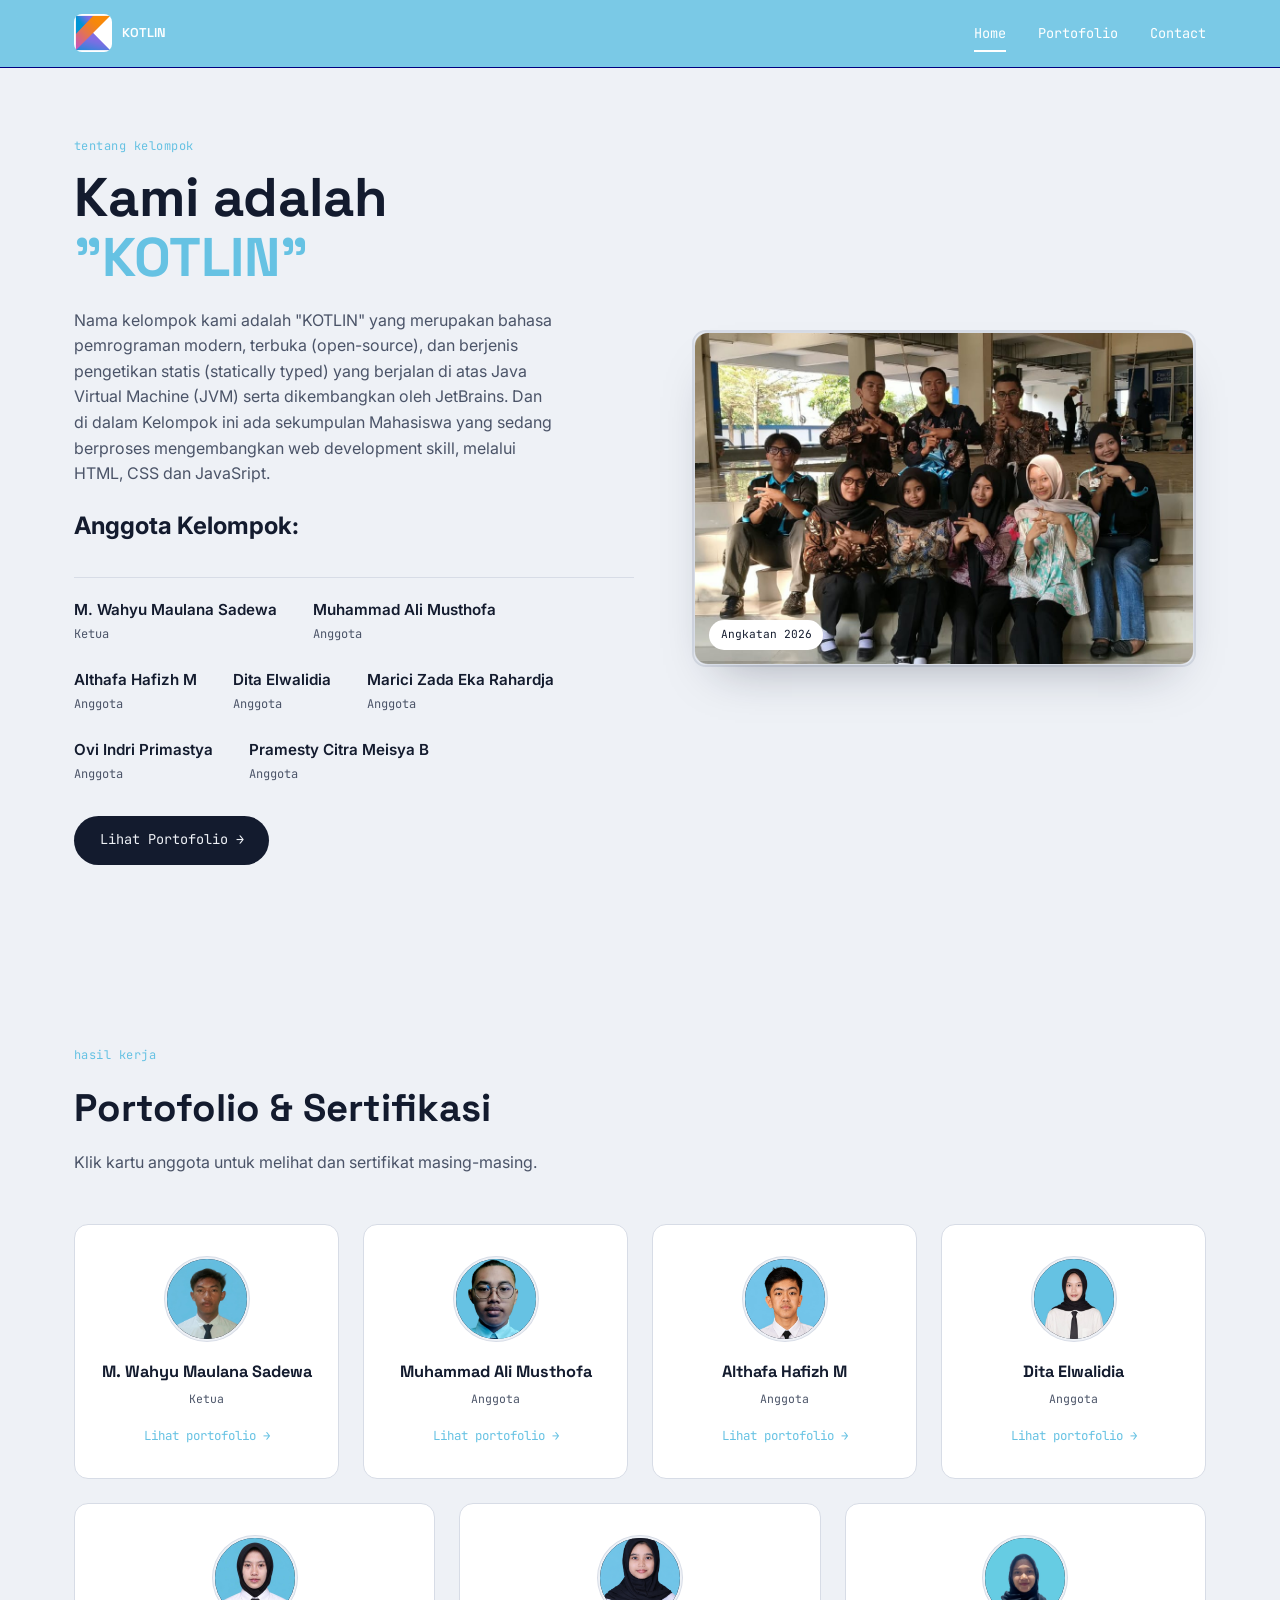
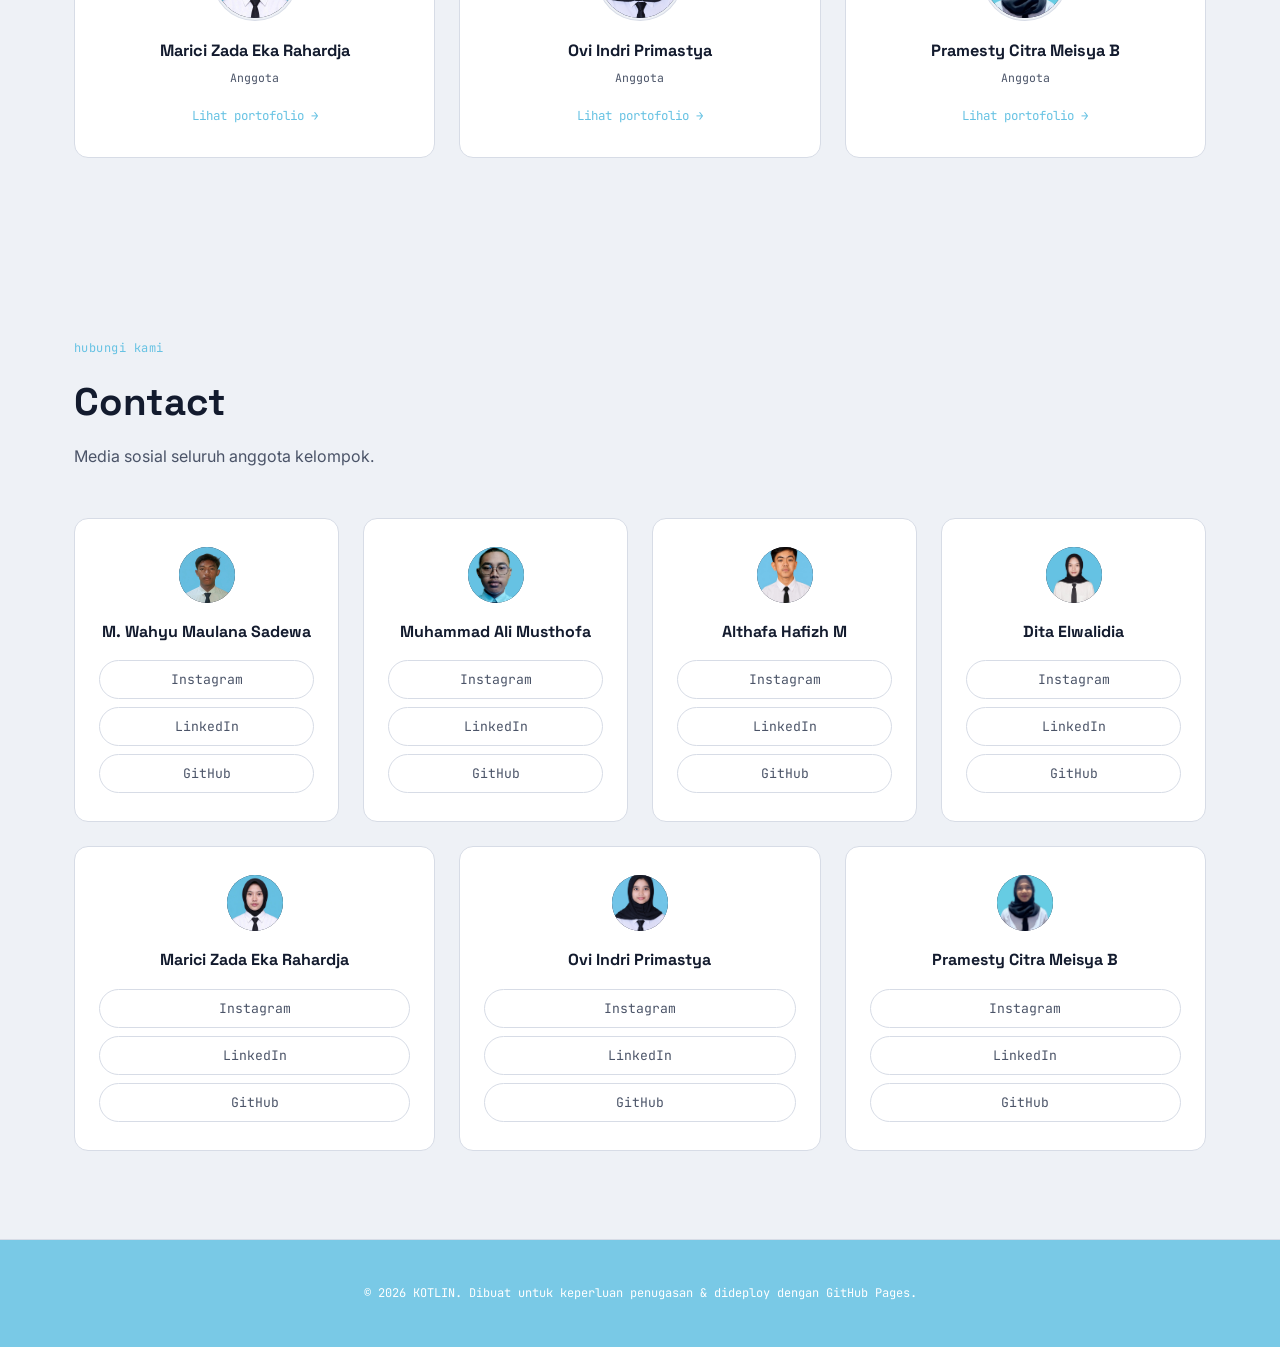
==== commit 7df98ef7: "modified:   index.html" ====
--- a/index.html
+++ b/index.html
@@ -99,7 +99,7 @@
     <div class="section__header">
       <span class="eyebrow">Hasil Kerja</span>
       <h2 class="section__title">Portofolio &amp; Sertifikasi</h2>
-      <p class="section__desc">Klik kartu anggota untuk melihat proyek dan sertifikat masing-masing.</p>
+      <p class="section__desc">Klik kartu anggota untuk melihat dan sertifikat masing-masing.</p>
     </div>
 
     <div class="portfolio__grid">
--- a/style.css
+++ b/style.css
@@ -255,7 +255,8 @@
 }
 
 .hero__media {
-  flex: 0 1 380px;
+  flex: 0 1 auto;
+  margin: 0 auto;
   display: flex;
   justify-content: flex-end;
   border: 2px solid var(--line);
@@ -275,7 +276,8 @@
   overflow: hidden;
   border: 1px solid var(--line);
   box-shadow: 0 24px 48px -24px rgba(19, 27, 46, 0.35);
-  width: 500px;
+  width: 100%;
+  max-width: 500px;
   aspect-ratio: 3 / 2;
 }
 
@@ -652,11 +654,13 @@
 
   .hero__media {
     justify-content: center;
+    width: 100%;
     order: -1;
   }
 
   .hero__photo-frame {
-    width: 500px;
+    width: 100%;
+    max-width: 500px;
     aspect-ratio: 3 / 2;
   }
 
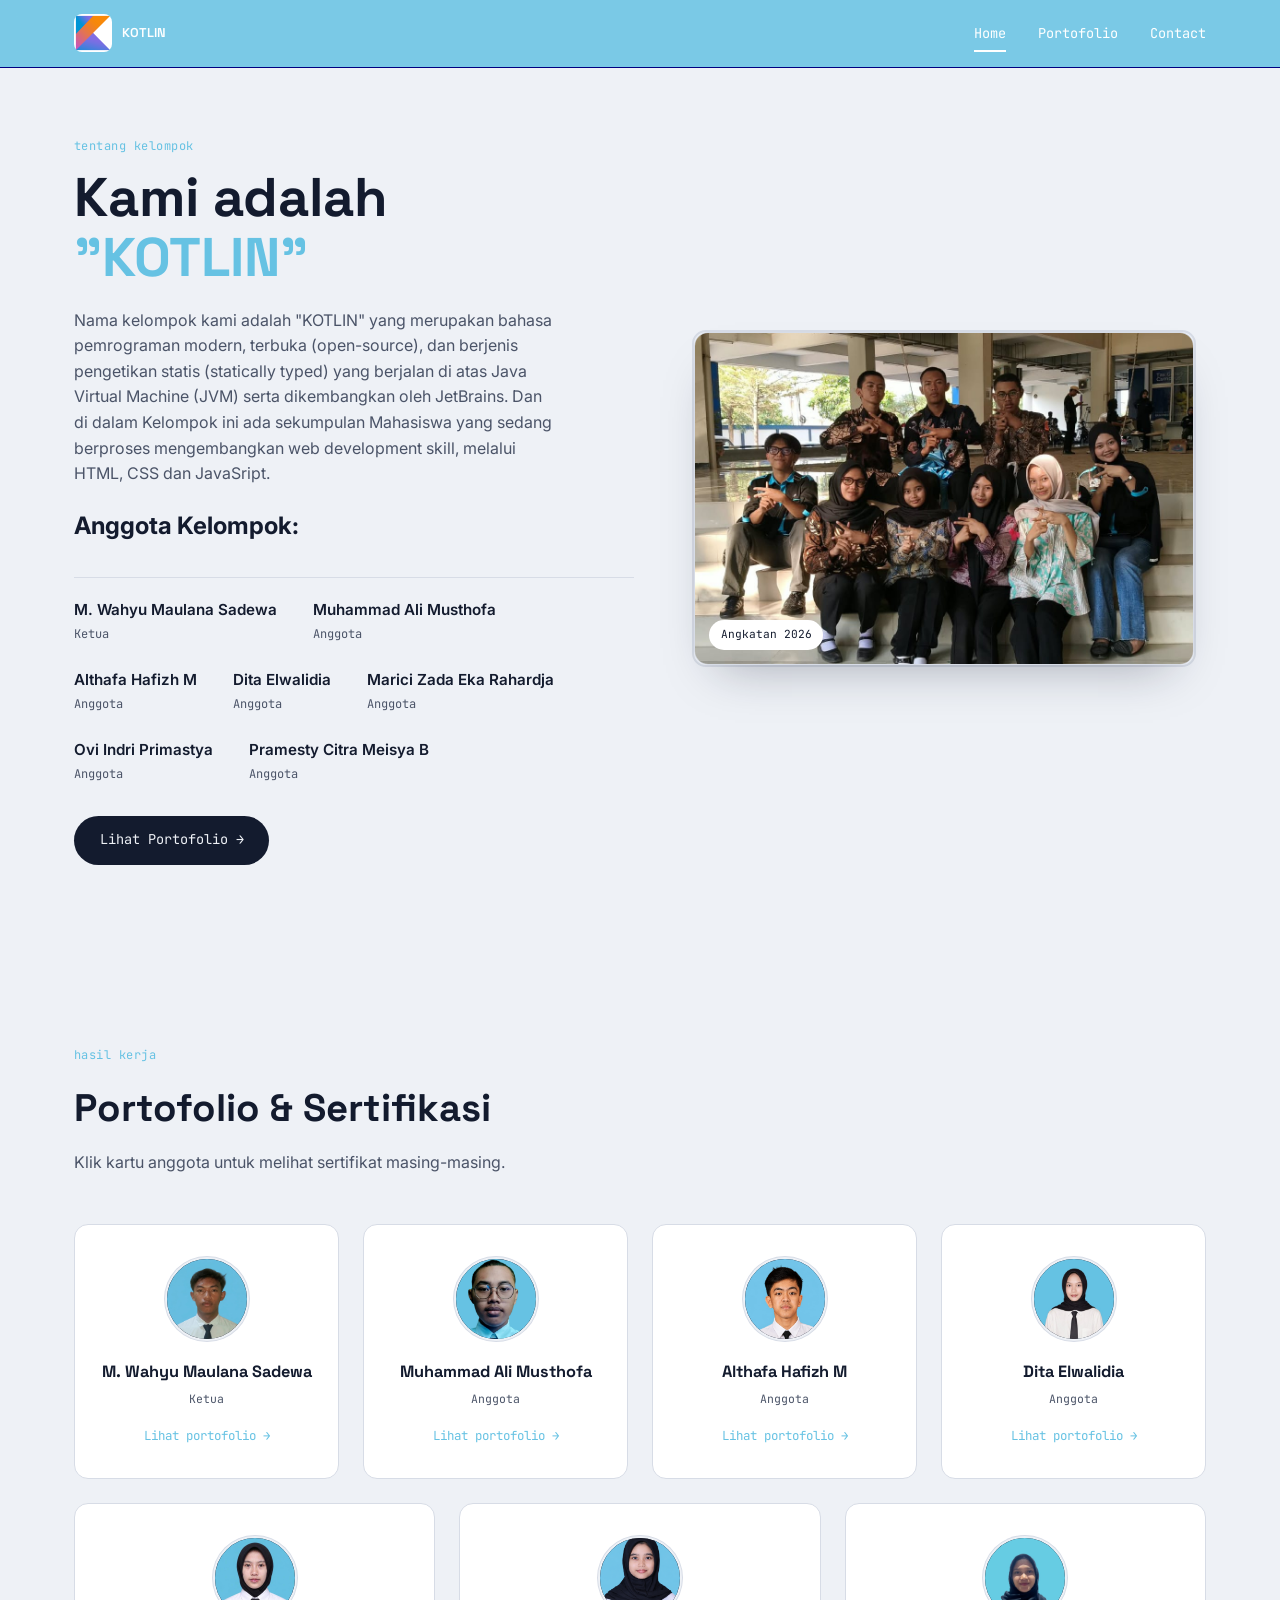
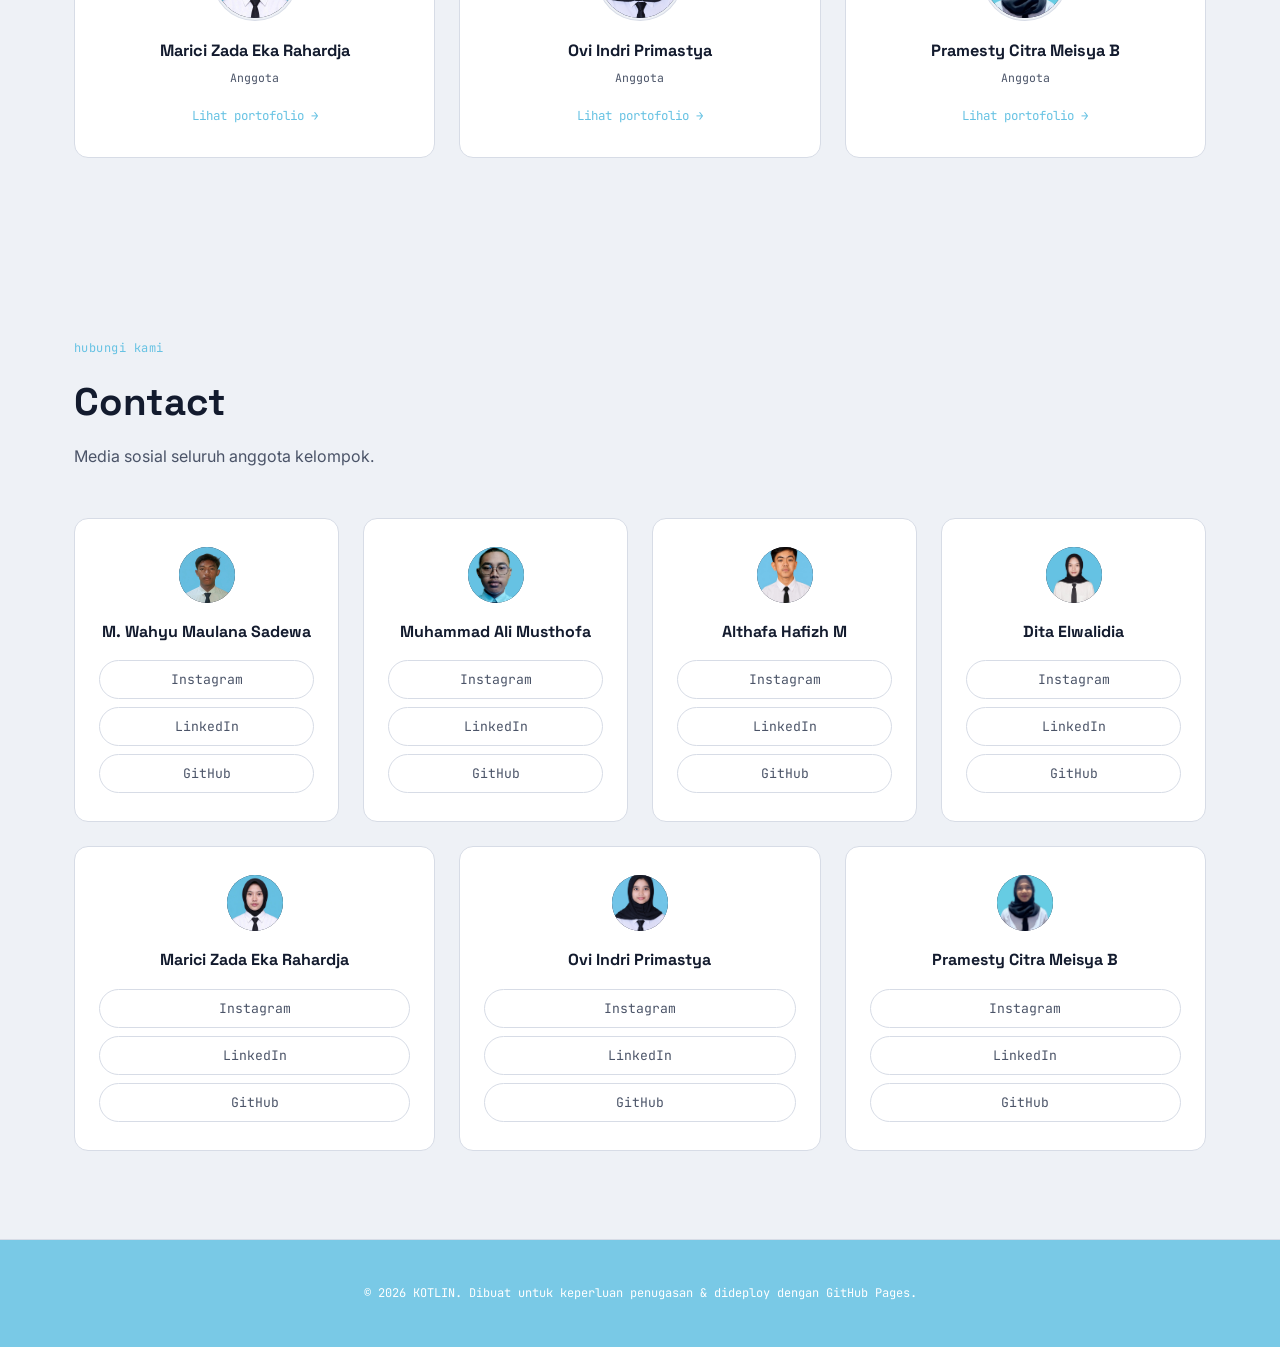
==== commit 42f1f1c1: "modified:   index.html" ====
--- a/index.html
+++ b/index.html
@@ -99,7 +99,7 @@
     <div class="section__header">
       <span class="eyebrow">Hasil Kerja</span>
       <h2 class="section__title">Portofolio &amp; Sertifikasi</h2>
-      <p class="section__desc">Klik kartu anggota untuk melihat dan sertifikat masing-masing.</p>
+      <p class="section__desc">Klik kartu anggota untuk melihat sertifikat masing-masing.</p>
     </div>
 
     <div class="portfolio__grid">
